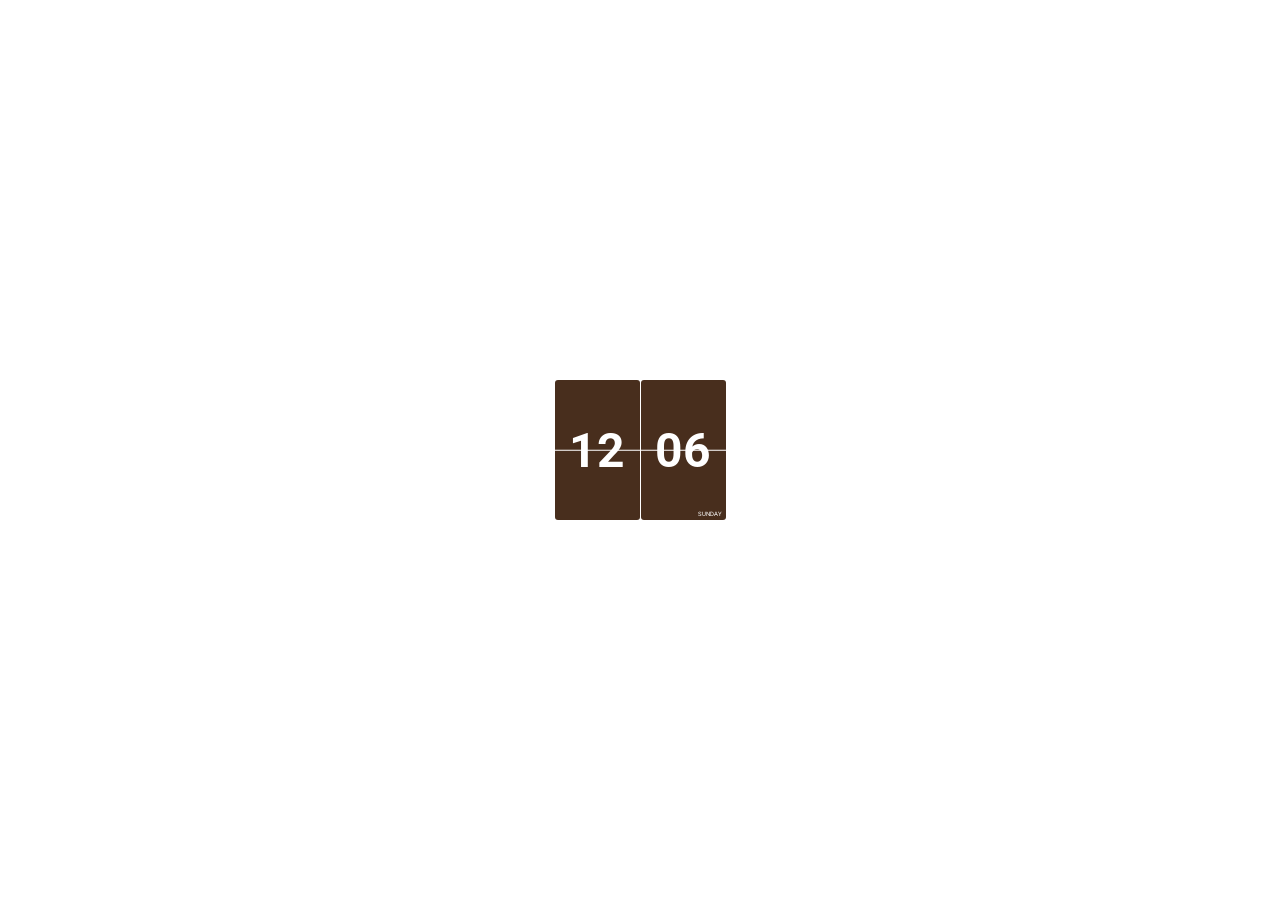
==== index.html @ a9204381 "Rename todaysDate.html to index.html" ====
<!DOCTYPE html>
<html lang="en">
<head>
    <meta charset="UTF-8">
    <meta name="viewport" content="width=device-width, initial-scale=1.0">
    <title>Date Widget</title>
    <style>
        @import url('https://fonts.googleapis.com/css2?family=Roboto:wght@700&display=swap');

        body {
            font-family: 'Roboto', sans-serif;
            display: flex;
            justify-content: center;
            align-items: center;
            height: 100vh;
            margin: 0;
        }

        .date-widget {
            display: flex;
            align-items: center;
            justify-content: center;
            position: relative;
        }

        .box {
            background-color: #482e1d;
            color: #ffffff;
            padding: 20px;
            border-radius: 3px;
            text-align: center;
            width: 45px;
            height: 100px;
            display: flex;
            justify-content: center;
            align-items: center;
            font-size: 3em;
            font-weight: bold;
            margin: 0 0.5px;
            position: relative;
        }

        .day {
            position: absolute;
            bottom: 2px;
            right: 4px;
            font-size: 0.4em;
            color: #ffffff;
            text-transform: uppercase;
        }

        .line {
            position: absolute;
            height: 0.5px;
            width: 100%;
            background-color: #ffffff;
            top: 50%;
            transform: translateY(-50%);
        }
    </style>
</head>
<body>
    <div class="date-widget">
        <div class="box" id="month"></div>
        <div class="box" id="date"></div>
        <div class="day" id="day"></div>
        <div class="line"></div>
    </div>

    <script>
        function updateDate() {
            const monthElement = document.getElementById('month');
            const dateElement = document.getElementById('date');
            const dayElement = document.getElementById('day');

            const today = new Date();
            const day = String(today.getDate()).padStart(2, '0');
            const month = String(today.getMonth() + 1).padStart(2, '0'); // Months are zero-based
            const dayString = today.toLocaleDateString('en-US', { weekday: 'long' });

            monthElement.textContent = month;
            dateElement.textContent = day;
            dayElement.textContent = dayString;
        }

        updateDate();
    </script>
</body>
</html>
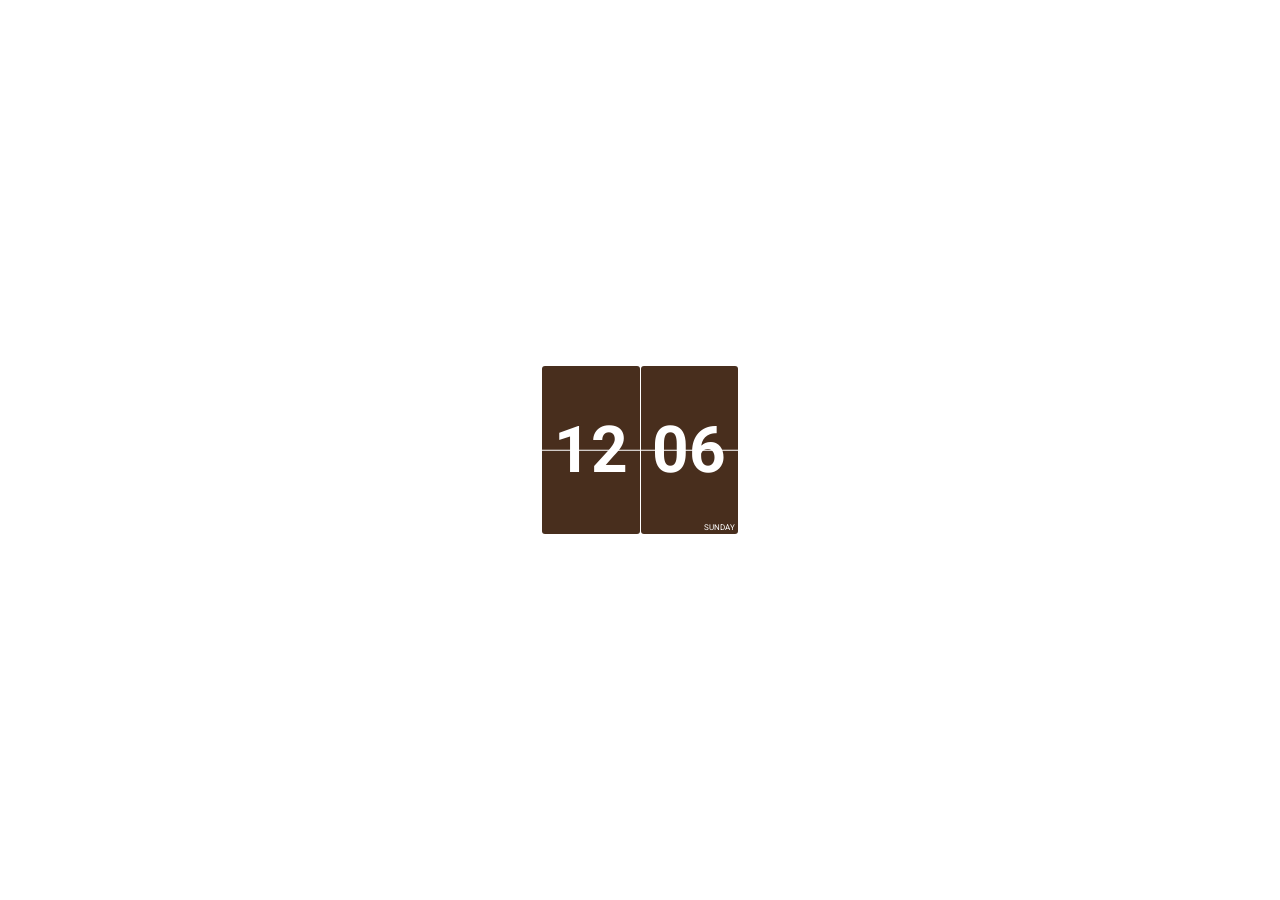
==== commit 139f0e4c: "Fixed widget sizing Relative to the max vp" ====
--- a/index.html
+++ b/index.html
@@ -8,54 +8,54 @@
         @import url('https://fonts.googleapis.com/css2?family=Roboto:wght@700&display=swap');
 
         body {
-            font-family: 'Roboto', sans-serif;
-            display: flex;
-            justify-content: center;
-            align-items: center;
-            height: 100vh;
-            margin: 0;
+          font-family: 'Roboto', sans-serif;
+          display: flex;
+          justify-content: center;
+          align-items: center;
+          height: 100vh;
+          margin: 0;
         }
-
+        
         .date-widget {
-            display: flex;
-            align-items: center;
-            justify-content: center;
-            position: relative;
+          display: flex;
+          align-items: center;
+          justify-content: center;
+          position: relative;
         }
-
+        
         .box {
-            background-color: #482e1d;
-            color: #ffffff;
-            padding: 20px;
-            border-radius: 3px;
-            text-align: center;
-            width: 45px;
-            height: 100px;
-            display: flex;
-            justify-content: center;
-            align-items: center;
-            font-size: 3em;
-            font-weight: bold;
-            margin: 0 0.5px;
-            position: relative;
+          background-color: #482e1d;
+          color: #ffffff;
+          padding: 20px;
+          border-radius: 3px;
+          text-align: center;
+          width: 4.5vmax;
+          height: 10vmax;
+          display: flex;
+          justify-content: center;
+          align-items: center;
+          font-size: 5vmax;
+          font-weight: bold;
+          margin: 0 0.5px;
+          position: relative;
         }
-
+        
         .day {
-            position: absolute;
-            bottom: 2px;
-            right: 4px;
-            font-size: 0.4em;
-            color: #ffffff;
-            text-transform: uppercase;
+          position: absolute;
+          bottom: 2px;
+          right: 4px;
+          font-size: 0.5em;
+          color: #ffffff;
+          text-transform: uppercase;
         }
-
+        
         .line {
-            position: absolute;
-            height: 0.5px;
-            width: 100%;
-            background-color: #ffffff;
-            top: 50%;
-            transform: translateY(-50%);
+          position: absolute;
+          height: 0.5px;
+          width: 100%;
+          background-color: #ffffff;
+          top: 50%;
+          transform: translateY(-50%);
         }
     </style>
 </head>
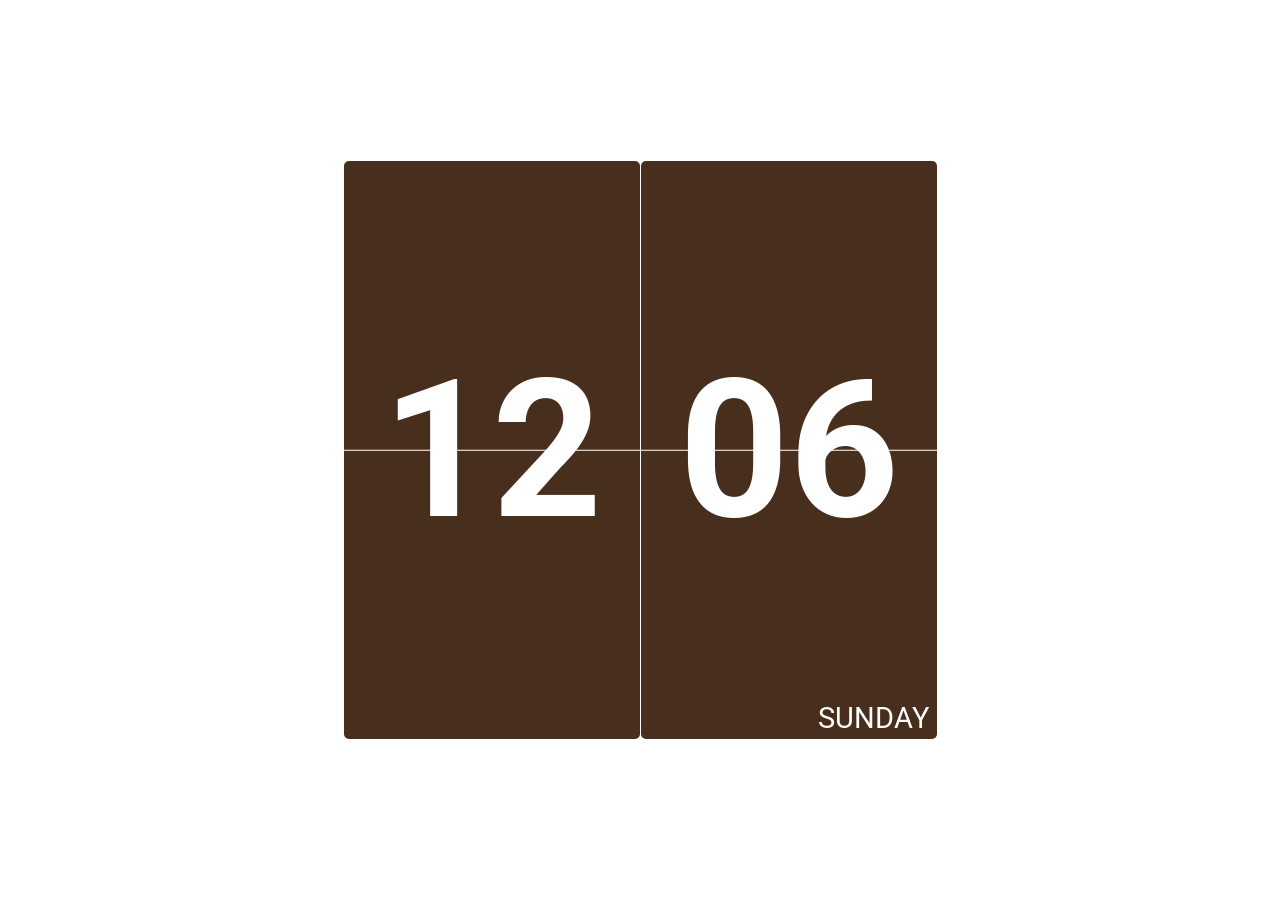
==== commit 3794108e: "Updated spacing" ====
--- a/index.html
+++ b/index.html
@@ -6,7 +6,7 @@
     <title>Date Widget</title>
     <style>
         @import url('https://fonts.googleapis.com/css2?family=Roboto:wght@700&display=swap');
-
+        
         body {
           font-family: 'Roboto', sans-serif;
           display: flex;
@@ -21,20 +21,20 @@
           align-items: center;
           justify-content: center;
           position: relative;
+          font-size: 15vmax;
         }
         
         .box {
           background-color: #482e1d;
           color: #ffffff;
           padding: 20px;
-          border-radius: 3px;
+          border-radius: 5px;
           text-align: center;
-          width: 4.5vmax;
-          height: 10vmax;
+          width: 20vmax;
+          height: 42vmax;
           display: flex;
           justify-content: center;
           align-items: center;
-          font-size: 5vmax;
           font-weight: bold;
           margin: 0 0.5px;
           position: relative;
@@ -42,9 +42,9 @@
         
         .day {
           position: absolute;
-          bottom: 2px;
-          right: 4px;
-          font-size: 0.5em;
+          bottom: 4px;
+          right: 8px;
+          font-size: 0.15em;
           color: #ffffff;
           text-transform: uppercase;
         }
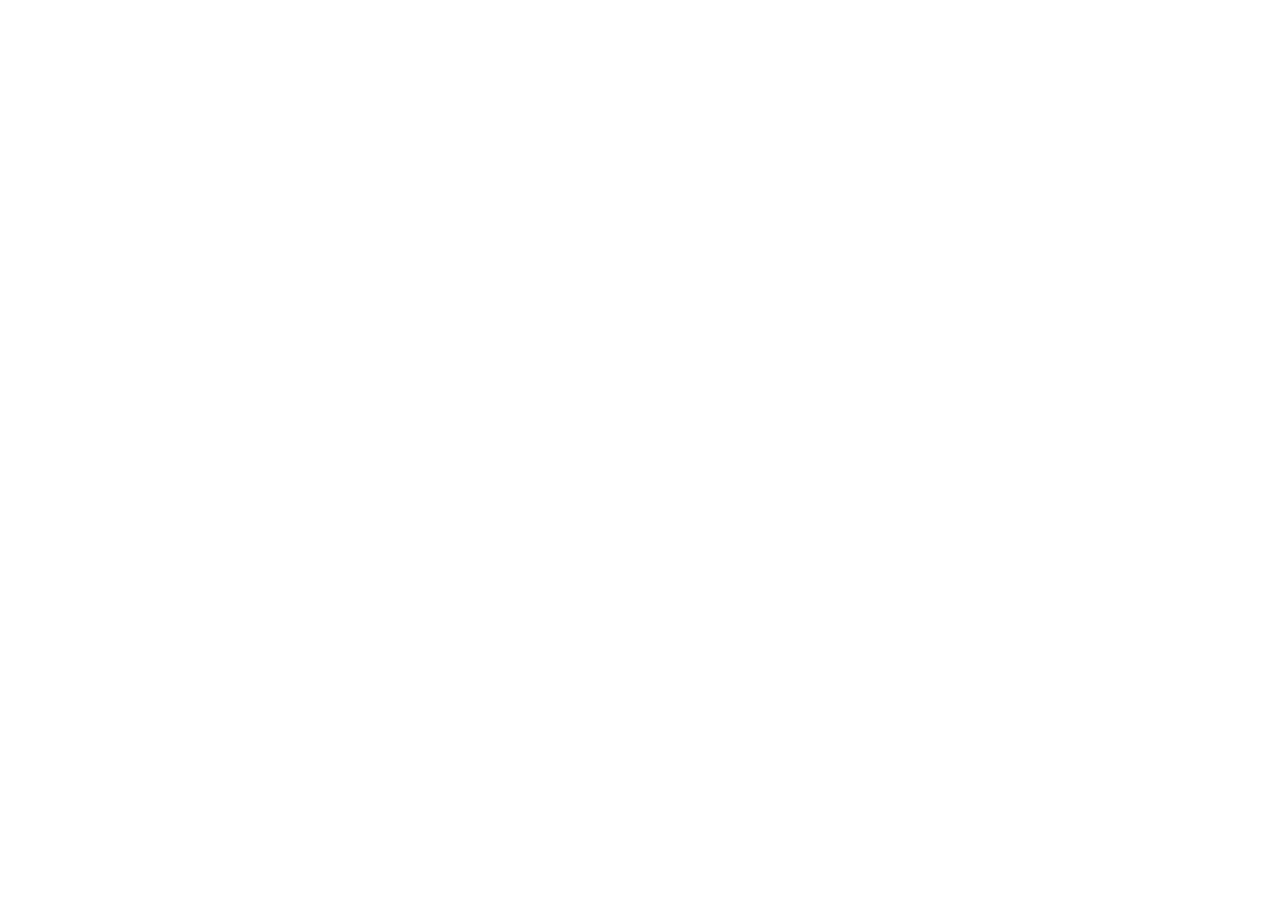
==== commit feb47a62: "Change to html only" ====
--- a/index.html
+++ b/index.html
@@ -1,63 +1,9 @@
 <!DOCTYPE html>
-<html lang="en">
+<html>
 <head>
     <meta charset="UTF-8">
     <meta name="viewport" content="width=device-width, initial-scale=1.0">
     <title>Date Widget</title>
-    <style>
-        @import url('https://fonts.googleapis.com/css2?family=Roboto:wght@700&display=swap');
-        
-        body {
-          font-family: 'Roboto', sans-serif;
-          display: flex;
-          justify-content: center;
-          align-items: center;
-          height: 100vh;
-          margin: 0;
-        }
-        
-        .date-widget {
-          display: flex;
-          align-items: center;
-          justify-content: center;
-          position: relative;
-          font-size: 15vmax;
-        }
-        
-        .box {
-          background-color: #482e1d;
-          color: #ffffff;
-          padding: 20px;
-          border-radius: 5px;
-          text-align: center;
-          width: 20vmax;
-          height: 42vmax;
-          display: flex;
-          justify-content: center;
-          align-items: center;
-          font-weight: bold;
-          margin: 0 0.5px;
-          position: relative;
-        }
-        
-        .day {
-          position: absolute;
-          bottom: 4px;
-          right: 8px;
-          font-size: 0.15em;
-          color: #ffffff;
-          text-transform: uppercase;
-        }
-        
-        .line {
-          position: absolute;
-          height: 0.5px;
-          width: 100%;
-          background-color: #ffffff;
-          top: 50%;
-          transform: translateY(-50%);
-        }
-    </style>
 </head>
 <body>
     <div class="date-widget">
@@ -66,24 +12,5 @@
         <div class="day" id="day"></div>
         <div class="line"></div>
     </div>
-
-    <script>
-        function updateDate() {
-            const monthElement = document.getElementById('month');
-            const dateElement = document.getElementById('date');
-            const dayElement = document.getElementById('day');
-
-            const today = new Date();
-            const day = String(today.getDate()).padStart(2, '0');
-            const month = String(today.getMonth() + 1).padStart(2, '0'); // Months are zero-based
-            const dayString = today.toLocaleDateString('en-US', { weekday: 'long' });
-
-            monthElement.textContent = month;
-            dateElement.textContent = day;
-            dayElement.textContent = dayString;
-        }
-
-        updateDate();
-    </script>
 </body>
 </html>
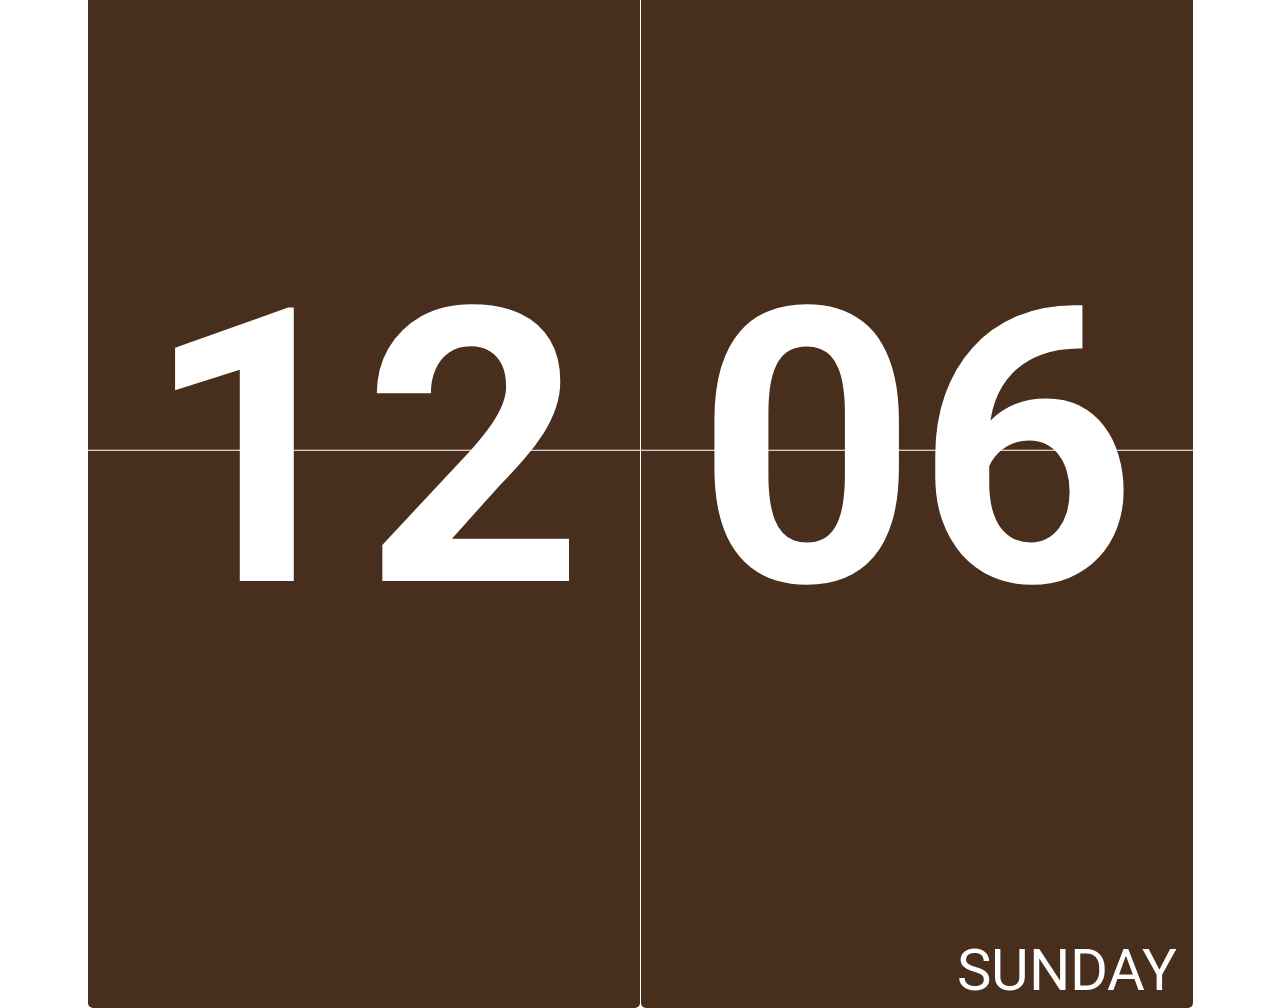
==== commit 97a9d8fe: "Integrate css and js" ====
--- a/index.html
+++ b/index.html
@@ -4,6 +4,8 @@
     <meta charset="UTF-8">
     <meta name="viewport" content="width=device-width, initial-scale=1.0">
     <title>Date Widget</title>
+    <!-- Link to external CSS -->
+    <link rel="stylesheet" href="styles.css">
 </head>
 <body>
     <div class="date-widget">
@@ -12,5 +14,7 @@
         <div class="day" id="day"></div>
         <div class="line"></div>
     </div>
+    <!-- Link to external JavaScript -->
+    <script src="functions.js"></script>
 </body>
 </html>
--- a/styles.css
+++ b/styles.css
@@ -0,0 +1,52 @@
+@import url('https://fonts.googleapis.com/css2?family=Roboto:wght@700&display=swap');
+
+body {
+  font-family: 'Roboto', sans-serif;
+  display: flex;
+  justify-content: center;
+  align-items: center;
+  height: 100vh;
+  margin: 0;
+}
+
+.date-widget {
+  display: flex;
+  align-items: center;
+  justify-content: center;
+  position: relative;
+  font-size: 30vmax;
+}
+
+.box {
+  background-color: #482e1d;
+  color: #ffffff;
+  padding: 20px;
+  border-radius: 5px;
+  text-align: center;
+  width: 40vmax;
+  height: 84vmax;
+  display: flex;
+  justify-content: center;
+  align-items: center;
+  font-weight: bold;
+  margin: 0 0.5px;
+  position: relative;
+}
+
+.day {
+  position: absolute;
+  bottom: 4px;
+  right: 16px;
+  font-size: 0.15em;
+  color: #ffffff;
+  text-transform: uppercase;
+}
+
+.line {
+  position: absolute;
+  height: 0.5px;
+  width: 100%;
+  background-color: #ffffff;
+  top: 50%;
+  transform: translateY(-50%);
+}
